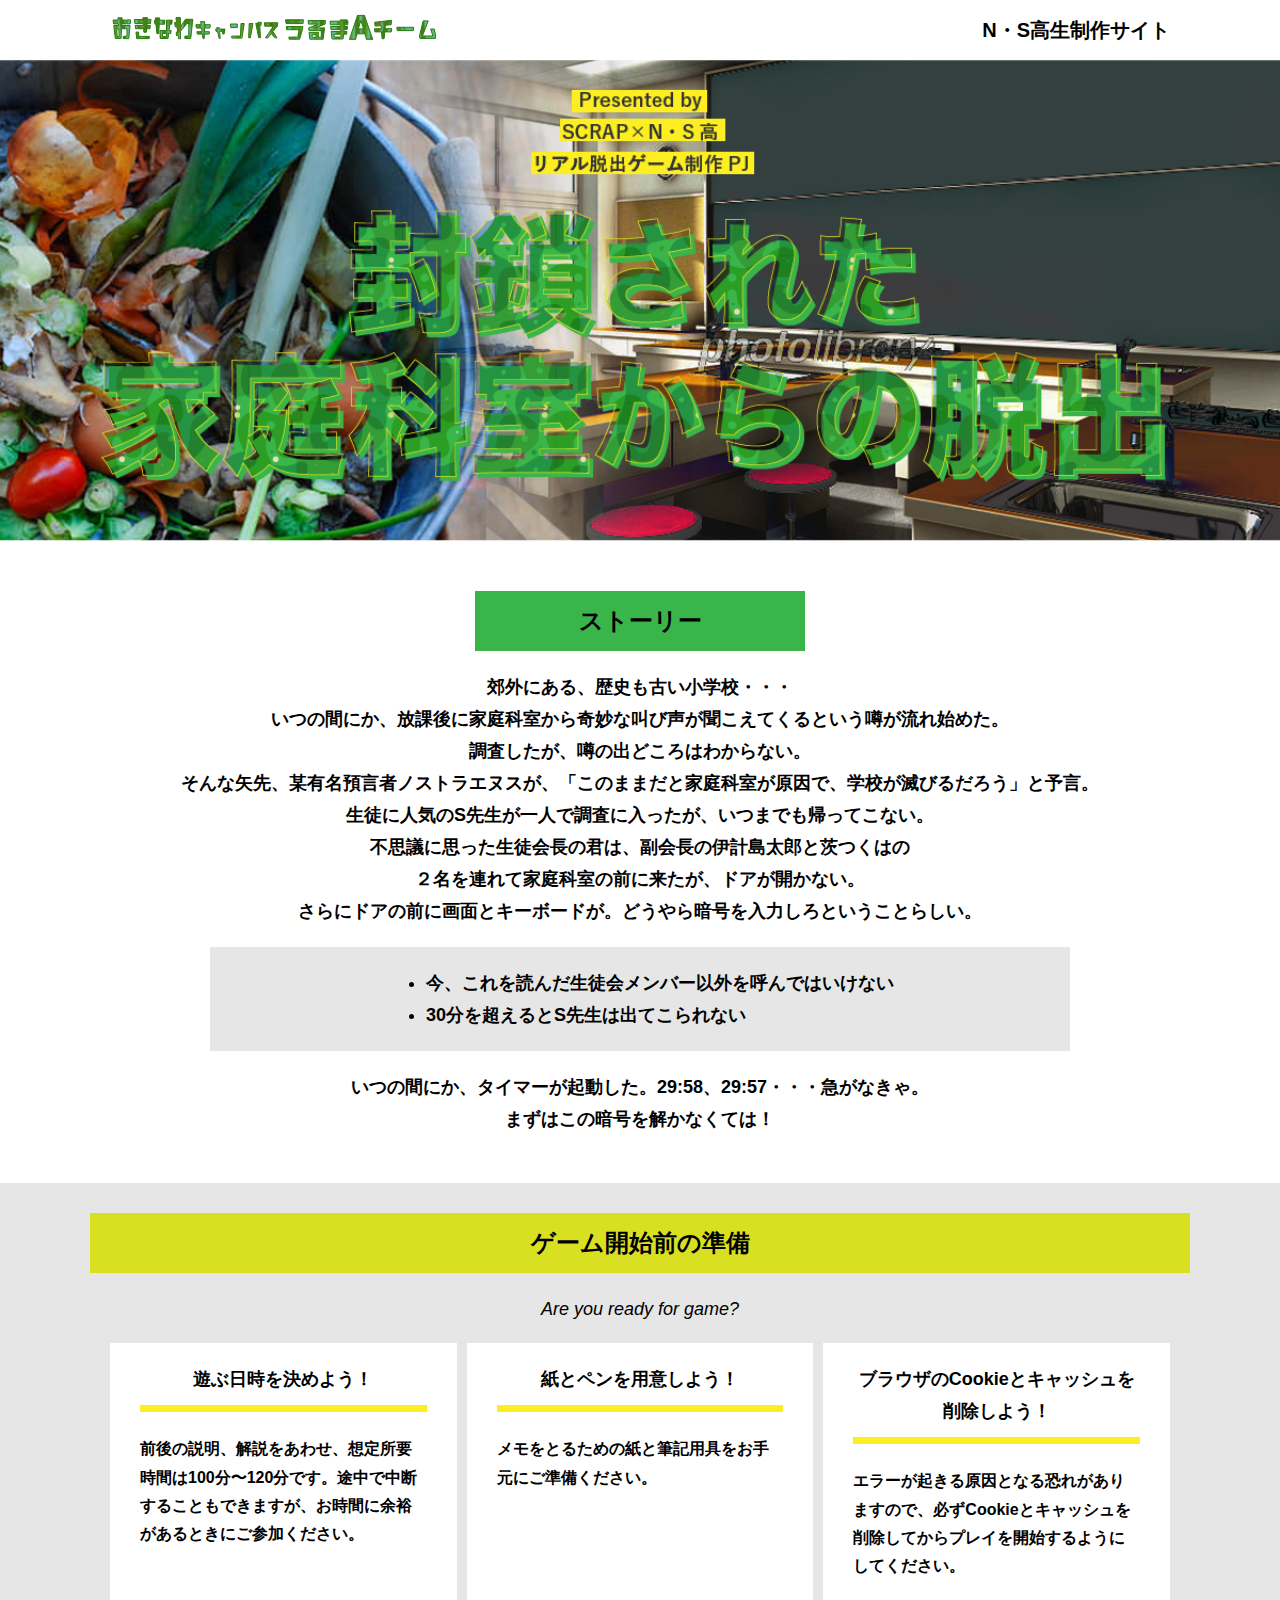
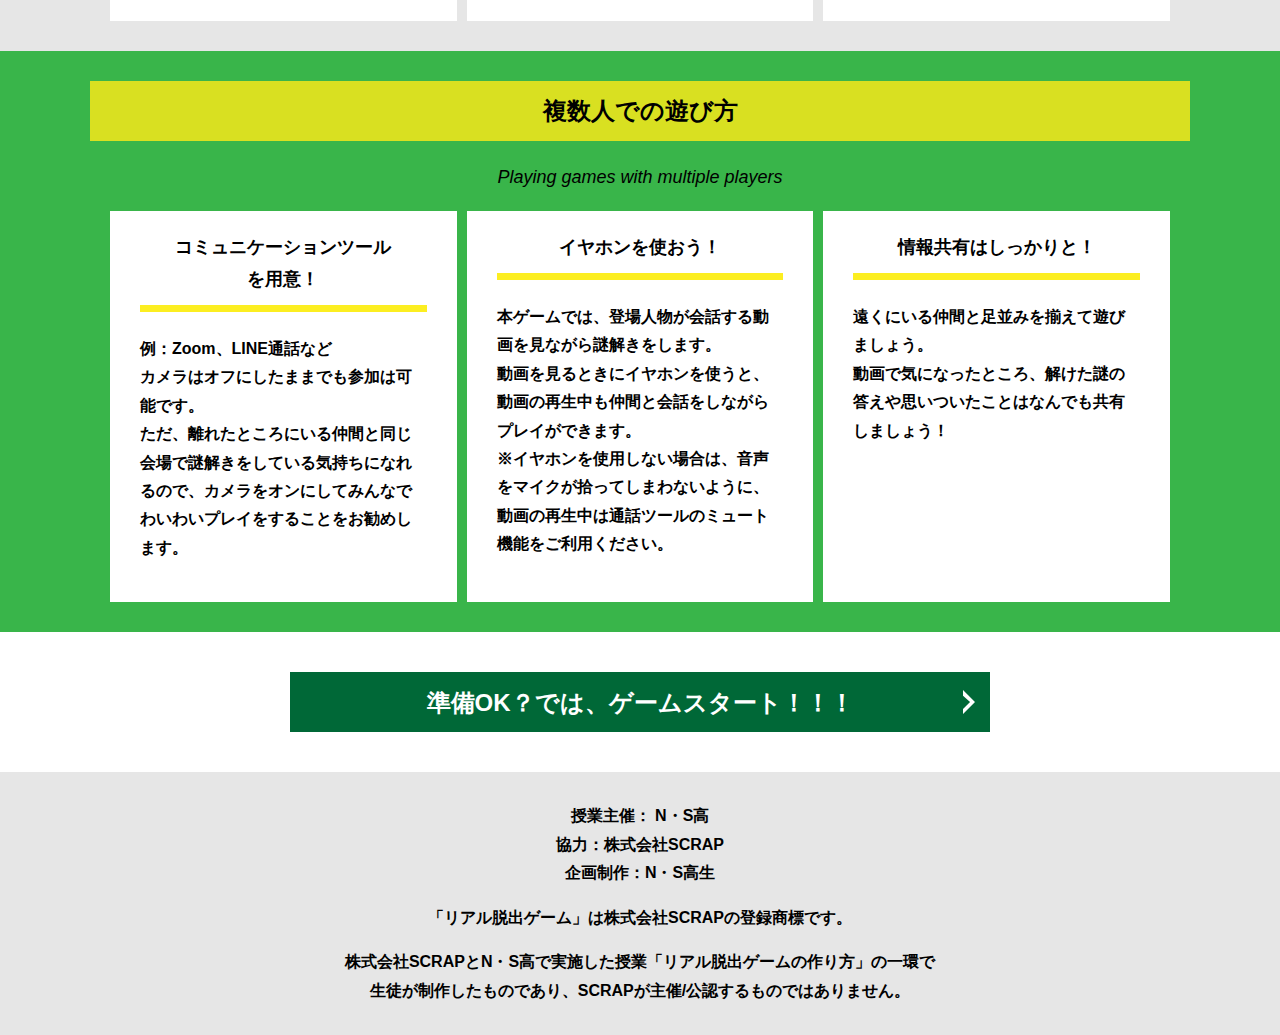
==== index.html @ c176fbb1 "Add files via upload" ====
<!DOCTYPE html>
<html lang="ja">
<head>
  <meta charset="UTF-8">
  <meta http-equiv="X-UA-Compatible" content="IE=edge">
  <meta name="viewport" content="width=device-width, initial-scale=1.0">
  <title>封鎖された家庭科室からの脱出 │ Project N</title>
  <link rel="stylesheet" href="assets/css/normalize.css">
  <link rel="stylesheet" href="assets/css/style.css">
</head>
<body>
  <svg width="0" height="0" class="hidden">
    <symbol xmlns="http://www.w3.org/2000/svg" viewBox="0 0 12.47 24.94" id="arrow" class="arrow_svg">
      <title>arrow</title>
      <polygon points="0 24.94 0 19.66 7.35 12.47 0 5.92 0 0 12.47 12.47 0 24.94"/>
    </symbol>
  </svg>
  <header class="header">
    <div class="container">
      <div class="header__logo"><img src="assets/images/logo.svg" alt="チームロゴ"></div>
      <div class="header__name">N・S高生制作サイト</div>
    </div>
  </header>
  <main class="main index-page">
    <!-- タイトルエリア　ここから -->
    <h1 class="main-title"><img src="assets/images/top-image.png" alt="Presented by SCRAP×N・S高リアル脱出ゲーム制作PJ 封鎖された家庭科室からの脱出"></h1>
    <!-- タイトルエリア　ここまで -->
    <section class="section section--story">
      <div class="container">
        <h2 class="section-title section-title--keycolor section-title--story">ストーリー</h2>
        <div class="story">
          <p class="text-center">郊外にある、歴史も古い小学校・・・<br>
            いつの間にか、放課後に家庭科室から奇妙な叫び声が聞こえてくるという噂が流れ始めた。<br>
            調査したが、噂の出どころはわからない。<br>
            そんな矢先、某有名預言者ノストラエヌスが、「このままだと家庭科室が原因で、学校が滅びるだろう」と予言。<br>
            生徒に人気のS先生が一人で調査に入ったが、いつまでも帰ってこない。<br>
            不思議に思った生徒会長の君は、副会長の伊計島太郎と茨つくはの<br>
            ２名を連れて家庭科室の前に来たが、ドアが開かない。<br>
            さらにドアの前に画面とキーボードが。どうやら暗号を入力しろということらしい。</p>
          <div class="story__note__outer bg-color--gray">
            <ul class="story__note">
              <li>今、これを読んだ生徒会メンバー以外を呼んではいけない</li>
              <li>30分を超えるとS先生は出てこられない</li>
            </ul>
          </div>
          <p class="text-center">いつの間にか、タイマーが起動した。29:58、29:57・・・急がなきゃ。<br>
            まずはこの暗号を解かなくては！</p>
        </div>
      </div>
    </section>
    <section class="section bg-color--gray">
      <div class="container">
        <h2 class="section-title">ゲーム開始前の準備</h2>
        <p class="font-eng text-center">Are you ready for game?</p>
        <!--
          class名"row"内のclass名"column"が横並びになります。
          改行する場合は以下のように追加してください。
          <div class="row">
            <div class="column">
              ～ 内容 ～
            </div>
          </div>
        -->
        <div class="row">
          <div class="column">
            <div class="card">
              <h3 class="card__title">遊ぶ日時を決めよう！</h3>
              <p class="card__content">前後の説明、解説をあわせ、想定所要時間は100分〜120分です。途中で中断することもできますが、お時間に余裕があるときにご参加ください。</p>
            </div>
          </div>
          <div class="column">
            <div class="card">
              <h3 class="card__title">紙とペンを用意しよう！</h3>
              <p class="card__content">メモをとるための紙と筆記用具をお手元にご準備ください。</p>
            </div>
          </div>
          <div class="column">
            <div class="card">
              <h3 class="card__title">ブラウザのCookieとキャッシュを<br>削除しよう！</h3>
              <p class="card__content">エラーが起きる原因となる恐れがありますので、必ずCookieとキャッシュを削除してからプレイを開始するようにしてください。</p>
            </div>
          </div>
        </div>
      </div>
    </section>
    <section class="section bg-color--keycolor">
      <div class="container">
        <h2 class="section-title">複数人での遊び方</h2>
        <p class="font-eng text-center">Playing games with multiple players</p>
        <div class="row">
          <div class="column">
            <div class="card">
              <h3 class="card__title">コミュニケーションツール<br>を用意！</h3>
              <p class="card__content">例：Zoom、LINE通話など<br>
                カメラはオフにしたままでも参加は可能です。<br>
                ただ、離れたところにいる仲間と同じ会場で謎解きをしている気持ちになれるので、カメラをオンにしてみんなでわいわいプレイをすることをお勧めします。</p>
            </div>
          </div>
          <div class="column">
            <div class="card">
              <h3 class="card__title">イヤホンを使おう！</h3>
              <p class="card__content">本ゲームでは、登場人物が会話する動画を見ながら謎解きをします。<br>
                動画を見るときにイヤホンを使うと、動画の再生中も仲間と会話をしながらプレイができます。<br>
                ※イヤホンを使用しない場合は、音声をマイクが拾ってしまわないように、動画の再生中は通話ツールのミュート機能をご利用ください。</p>
            </div>
          </div>
          <div class="column">
            <div class="card">
              <h3 class="card__title">情報共有はしっかりと！</h3>
              <p class="card__content">遠くにいる仲間と足並みを揃えて遊びましょう。<br>
                動画で気になったところ、解けた謎の答えや思いついたことはなんでも共有しましょう！</p>
            </div>
          </div>
        </div>
      </div>
    </section>
    <section class="section">
      <div class="container">
        <a class="btn" href="main.html">準備OK？では、ゲームスタート！！！<svg class="btn__arrow"><use xlink:href="#arrow"></use></svg></a>
      </div>
    </section>
  </main>
  <footer class="footer section bg-color--gray">
    <div class="container">
      <p class="text-center">授業主催： N・S高<br>協力：株式会社SCRAP<br>企画制作：N・S高生</p>
      <p class="text-center">「リアル脱出ゲーム」は株式会社SCRAPの登録商標です。</p>
      <p class="text-center">株式会社SCRAPとN・S高で実施した授業「リアル脱出ゲームの作り方」の一環で<br>生徒が制作したものであり、SCRAPが主催/公認するものではありません。</p>
    </div>
  </footer>
</body>
</html>
---- assets/css/style.css ----
@charset "UTF-8";
/****************************
 * 共通CSSのテンプレートです。
*****************************/
*,
*::before,
*::after {
  -webkit-box-sizing: border-box;
          box-sizing: border-box;
}

html {
  font-size: 18px;
  -webkit-box-sizing: border-box;
          box-sizing: border-box;
}

body {
  overflow-x: hidden;
  font-family: "游ゴシック体", "Yu Gothic", YuGothic, "ヒラギノ角ゴ Pro", "Hiragino Kaku Gothic Pro", "メイリオ", "Meiryo", sans-serif;
  font-size: 18px;
  line-height: 1.77778;
  font-weight: bold;
  text-decoration: none;
  border: none;
  list-style: none;
  color: #000;
  margin: 0;
}

img {
  width: 100%;
}

figure {
  margin: 0;
}

figcaption {
  margin-top: 30px;
  font-size: 14px;
}

@media screen and (max-width: 767px) {
  figcaption {
    font-size: 13px;
  }
}

input[type=text] {
  font-size: 18px;
  border: none;
  padding: 25px 35px;
  display: block;
  margin: 0 auto;
  max-width: 580px;
  width: 100%;
}

::-webkit-input-placeholder {
  color: #999;
}

:-ms-input-placeholder {
  color: #999;
}

::-ms-input-placeholder {
  color: #999;
}

::placeholder {
  color: #999;
}

button {
  cursor: pointer;
  display: block;
  border: none;
  margin: 0 auto;
  background-color: #006837;
  color: #fff;
  width: 287px;
  height: 55px;
}

/*******************
* Layout
*******************/
.section {
  padding-top: 30px;
  padding-bottom: 30px;
}

.section--clear {
  /* ステージクリア画面 */
  position: fixed;
  display: none;
  /* 読み込み時に一瞬表示されるのを防ぐ */
  -webkit-box-pack: center;
      -ms-flex-pack: center;
          justify-content: center;
  -webkit-box-align: center;
      -ms-flex-align: center;
          align-items: center;
  top: 0;
  bottom: 0;
  left: 0;
  right: 0;
  z-index: 200;
}

.section--clear.isClear {
  display: -webkit-box;
  display: -ms-flexbox;
  display: flex;
}

.container {
  width: 1100px;
  padding-left: 20px;
  padding-right: 20px;
  margin: 0 auto;
}

@media screen and (max-width: 1100px) {
  .container {
    width: calc(100% - 40px);
  }
}

.row {
  display: -webkit-box;
  display: -ms-flexbox;
  display: flex;
  -ms-flex-line-pack: stretch;
      align-content: stretch;
  gap: 10px;
}

.row + .row {
  margin-top: 20px;
}

.column {
  width: 100%;
}

.card {
  background-color: #fff;
  margin-bottom: 20px;
  height: 100%;
}

.card__title {
  font-size: 18px;
  text-align: center;
  margin: 0;
  padding: 20px 30px;
  position: relative;
  cursor: pointer;
}

.card__content {
  -webkit-transition: all 0.3s;
  transition: all 0.3s;
  font-size: 16px;
  padding: 20px 30px;
  margin: 0;
  position: relative;
}

.card__content::before {
  display: block;
  content: '';
  width: calc(100% - 60px);
  height: 7px;
  background-color: #fcee21;
  position: absolute;
  top: -10px;
  left: 30px;
}

.hint-page .card {
  height: auto;
}

.hint-page .card__content {
  display: none;
  text-align: center;
}

.hint-page .card__arrow {
  position: absolute;
  top: calc(50% - 12px);
  right: 45px;
  -webkit-transform: rotate(90deg);
          transform: rotate(90deg);
  -webkit-transition: all 0.3s;
  transition: all 0.3s;
  fill: #009245;
  width: 12px;
  height: 24px;
}

.hint-page .card.is-open .card__content {
  display: block;
}

.hint-page .card.is-open .card__arrow {
  -webkit-transform: rotate(-90deg);
          transform: rotate(-90deg);
}

.box {
  padding: 35px 30px;
}

.youtube {
  position: relative;
  width: 100%;
  padding-top: 56.25%;
}

.youtube iframe {
  position: absolute;
  top: 0;
  left: 0;
  width: 100%;
  height: 100%;
}

.youtube__container {
  max-width: 800px;
  margin: 0 auto;
}

/*********************
* Color
*********************/
.bg-color--keycolor {
  background-color: #39b54a;
}

.bg-color--subcolor {
  background-color: #d9e021;
}

.bg-color--gray {
  background-color: #e6e6e6;
}

/*********************
* title
**********************/
.main-title {
  margin: 0;
}

.sub-title {
  text-align: center;
  font-size: 18px;
  line-height: 1.66667;
}

.sub-title__bg {
  background-color: #fcee21;
  padding-left: 1rem;
  padding-right: 1rem;
}

.section-title {
  font-size: 24px;
  line-height: 1.75;
  text-align: center;
  padding: 9px 20px;
  background-color: #d9e021;
  margin: 0 -20px 20px -20px;
}

.section-title__stage {
  display: inline-block;
  margin-right: 2rem;
}

.section-title--keycolorlight {
  background-color: #8cc63f;
}

.section-title--keycolorlight .section-title__stage {
  color: #fff;
}

.section-title--keycolor {
  background-color: #39b54a;
}

.section-title--story {
  width: 330px;
  margin: 0 auto 20px;
}

.section-title--border {
  position: relative;
  font-size: 30px;
  text-align: center;
  line-height: 1.06667;
  margin: 0;
  padding-bottom: 15px;
  color: #006837;
}

.section-title--border::after {
  position: absolute;
  bottom: 0;
  left: calc(50% - 95px);
  display: block;
  content: '';
  background-color: #fff;
  height: 2.6px;
  width: 190px;
}

/******************
* text
******************/
.font-eng {
  font-style: italic;
  font-weight: normal;
}

/*************************
* Button
*************************/
.btn {
  display: block;
  text-decoration: none;
  cursor: pointer;
  background-color: #006837;
  color: #fff;
  font-size: 24px;
  line-height: 1.54167;
  text-align: center;
  padding: 11.5px;
  width: calc(100% - 40px);
  max-width: 700px;
  margin: 10px auto;
  position: relative;
}

.btn:hover {
  opacity: 0.7;
}

.btn__arrow {
  position: absolute;
  top: calc(50% - 12px);
  right: 15px;
  fill: #fff;
  width: 12px;
  height: 24px;
}

/****************
* header
*****************/
.header {
  background-color: #fff;
  height: 60px;
}

.header .container {
  display: -webkit-box;
  display: -ms-flexbox;
  display: flex;
  -webkit-box-pack: justify;
      -ms-flex-pack: justify;
          justify-content: space-between;
  -webkit-box-align: center;
      -ms-flex-align: center;
          align-items: center;
  height: 100%;
}

.header__logo {
  width: 330px;
  height: 42px;
}

.header__name {
  font-size: 20px;
  line-height: 1.1;
}

.footer {
  font-size: 16px;
}

.footer p:first-child {
  margin-top: 0;
}

.footer p:last-child {
  margin-bottom: 0;
}

/********************
* main
********************/
.story__note {
  margin: 0;
}

.story__note__outer {
  width: 860px;
  display: -webkit-box;
  display: -ms-flexbox;
  display: flex;
  padding: 20px;
  margin: 20px auto;
  -webkit-box-pack: center;
      -ms-flex-pack: center;
          justify-content: center;
}

@media screen and (max-width: 940px) {
  .story__note__outer {
    width: 100%;
  }
}

.stage-column__container + .stage-column__container {
  border-top: 2px solid #fff;
}

.answer {
  font-size: 18px;
  margin-bottom: 20px;
  line-height: 80px;
  word-spacing: 20px;
}

.err-message {
  color: #c1272d;
  font-size: 18px;
  text-align: center;
}

.link-hint {
  text-align: center;
  display: block;
  margin-top: 20px;
}

.clear-message {
  background-color: #d9e021;
  padding: 30px 30px 60px;
  position: relative;
}

.clear-message__title {
  position: relative;
  display: block;
  text-align: center;
  color: #006837;
  font-size: 30px;
  padding-bottom: 10px;
  margin-bottom: 35px;
}

.clear-message__title::after {
  content: '';
  position: absolute;
  display: block;
  width: 183px;
  height: 2px;
  background-color: #fff;
  bottom: 0;
  left: calc(50% - (183px/2));
}

.clear-message__content {
  text-align: center;
}

.clear-message__btn {
  position: absolute;
  bottom: -30px;
  left: calc(50% - 144px);
  width: 288px;
  margin: 0;
}

/********************
* Utility
********************/
.text-center {
  text-align: center;
}

.text-left {
  text-align: left;
}

.text-right {
  text-align: right;
}

.hidden {
  display: none;
}
/*# sourceMappingURL=style.css.map */
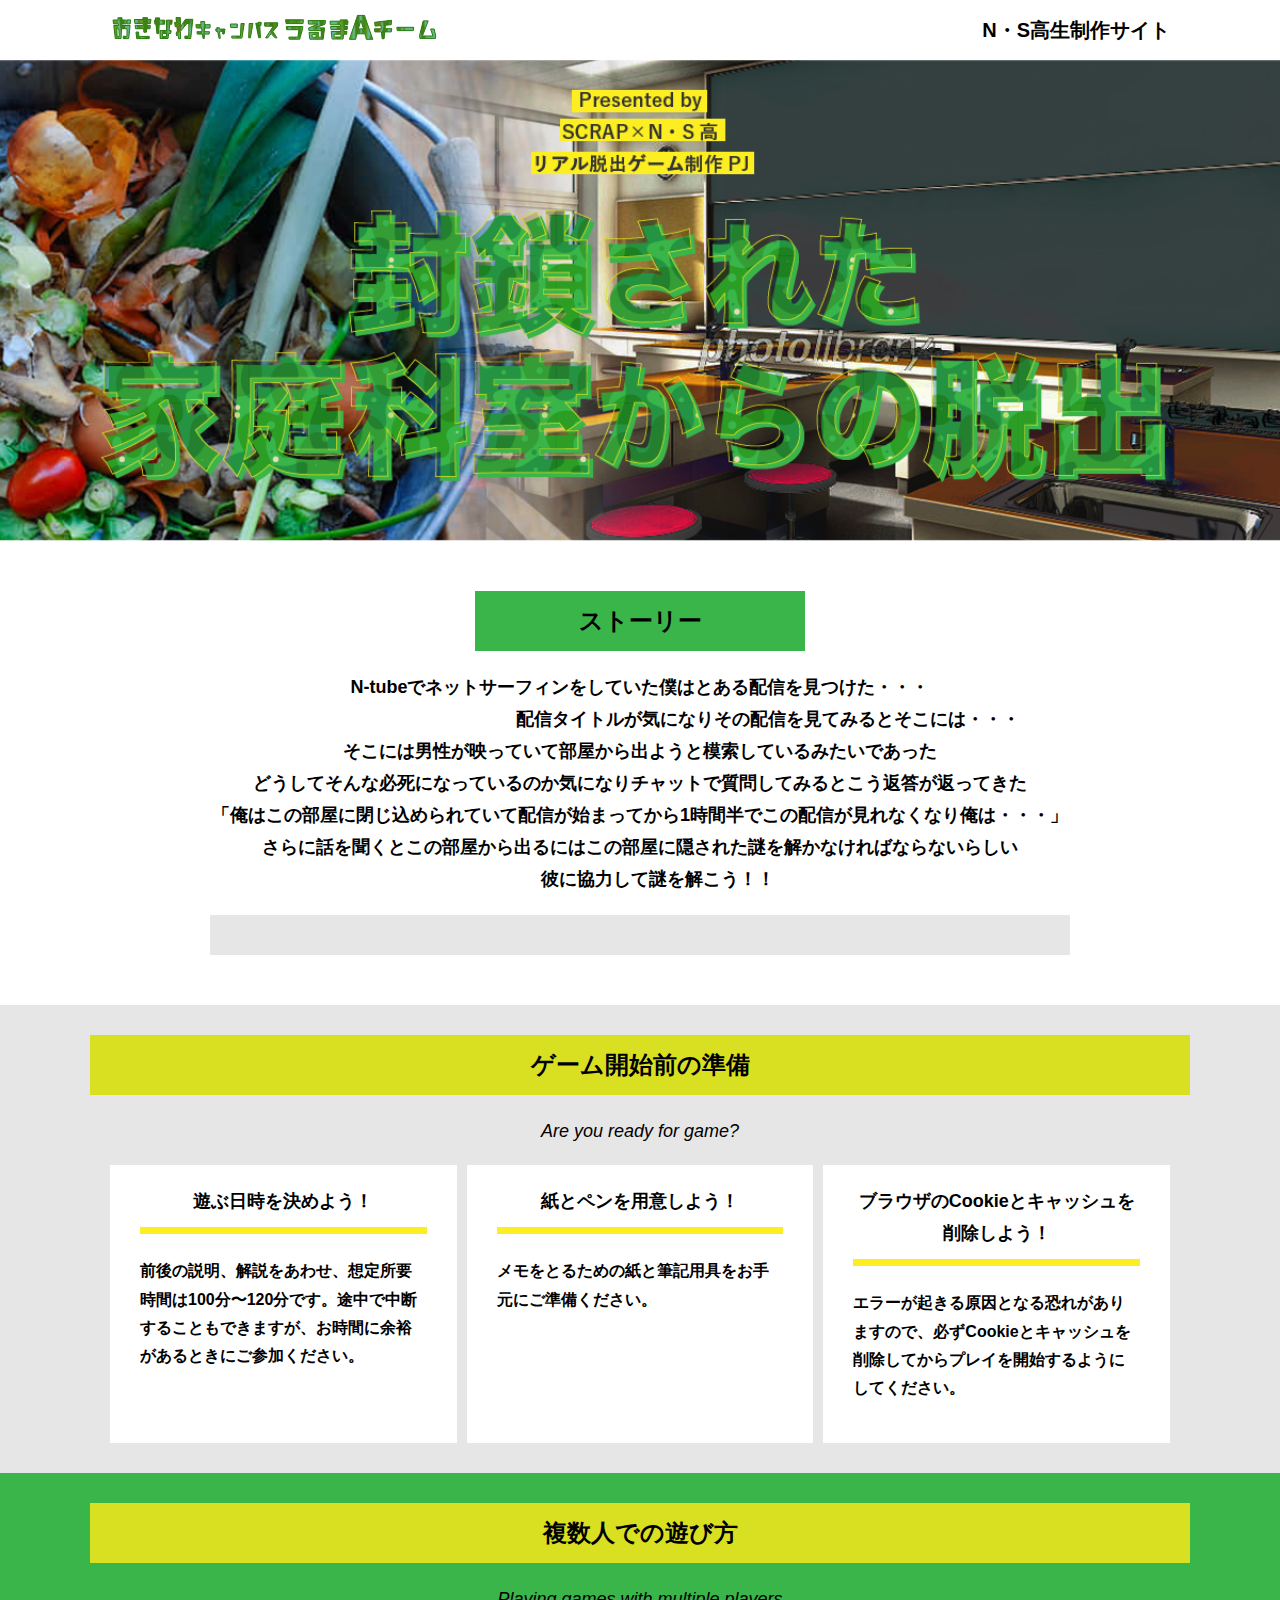
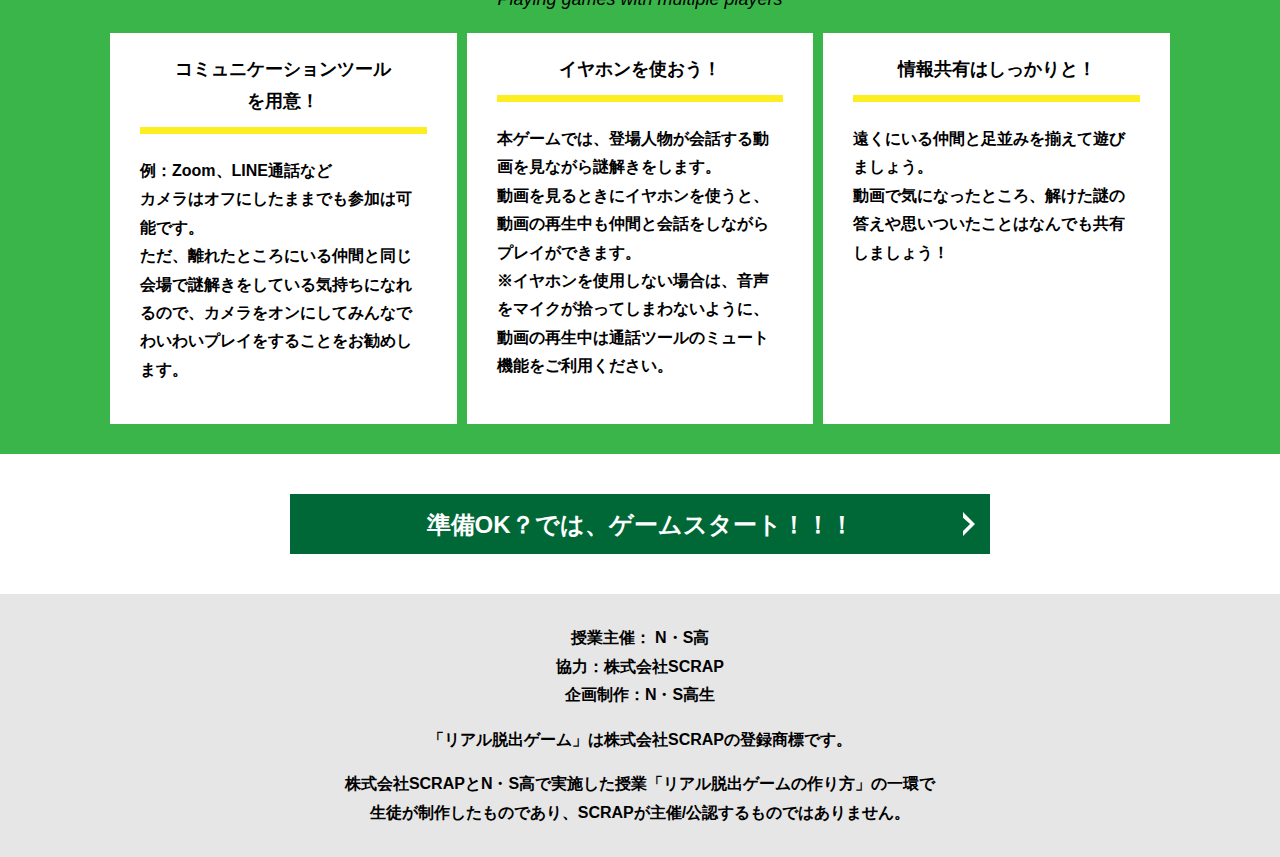
==== commit 2313cf5c: "Update index.html" ====
--- a/index.html
+++ b/index.html
@@ -4,7 +4,7 @@
   <meta charset="UTF-8">
   <meta http-equiv="X-UA-Compatible" content="IE=edge">
   <meta name="viewport" content="width=device-width, initial-scale=1.0">
-  <title>封鎖された家庭科室からの脱出 │ Project N</title>
+  <title> ある配信からの救出 │ Project N</title>
   <link rel="stylesheet" href="assets/css/normalize.css">
   <link rel="stylesheet" href="assets/css/style.css">
 </head>
@@ -29,22 +29,16 @@
       <div class="container">
         <h2 class="section-title section-title--keycolor section-title--story">ストーリー</h2>
         <div class="story">
-          <p class="text-center">郊外にある、歴史も古い小学校・・・<br>
-            いつの間にか、放課後に家庭科室から奇妙な叫び声が聞こえてくるという噂が流れ始めた。<br>
-            調査したが、噂の出どころはわからない。<br>
-            そんな矢先、某有名預言者ノストラエヌスが、「このままだと家庭科室が原因で、学校が滅びるだろう」と予言。<br>
-            生徒に人気のS先生が一人で調査に入ったが、いつまでも帰ってこない。<br>
-            不思議に思った生徒会長の君は、副会長の伊計島太郎と茨つくはの<br>
-            ２名を連れて家庭科室の前に来たが、ドアが開かない。<br>
-            さらにドアの前に画面とキーボードが。どうやら暗号を入力しろということらしい。</p>
+          <p class="text-center">N-tubeでネットサーフィンをしていた僕はとある配信を見つけた・・・<br>
+          　　　　　　　　　　　　　　 配信タイトルが気になりその配信を見てみるとそこには・・・ <br>
+            そこには男性が映っていて部屋から出ようと模索しているみたいであった<br>
+            どうしてそんな必死になっているのか気になりチャットで質問してみるとこう返答が返ってきた<br>
+           「俺はこの部屋に閉じ込められていて配信が始まってから1時間半でこの配信が見れなくなり俺は・・・」 <br>
+            さらに話を聞くとこの部屋から出るにはこの部屋に隠された謎を解かなければならないらしい<br>
+           　　彼に協力して謎を解こう！！ </p>
           <div class="story__note__outer bg-color--gray">
             <ul class="story__note">
-              <li>今、これを読んだ生徒会メンバー以外を呼んではいけない</li>
-              <li>30分を超えるとS先生は出てこられない</li>
-            </ul>
-          </div>
-          <p class="text-center">いつの間にか、タイマーが起動した。29:58、29:57・・・急がなきゃ。<br>
-            まずはこの暗号を解かなくては！</p>
+             
         </div>
       </div>
     </section>
@@ -128,4 +122,4 @@
     </div>
   </footer>
 </body>
-</html>+</html>
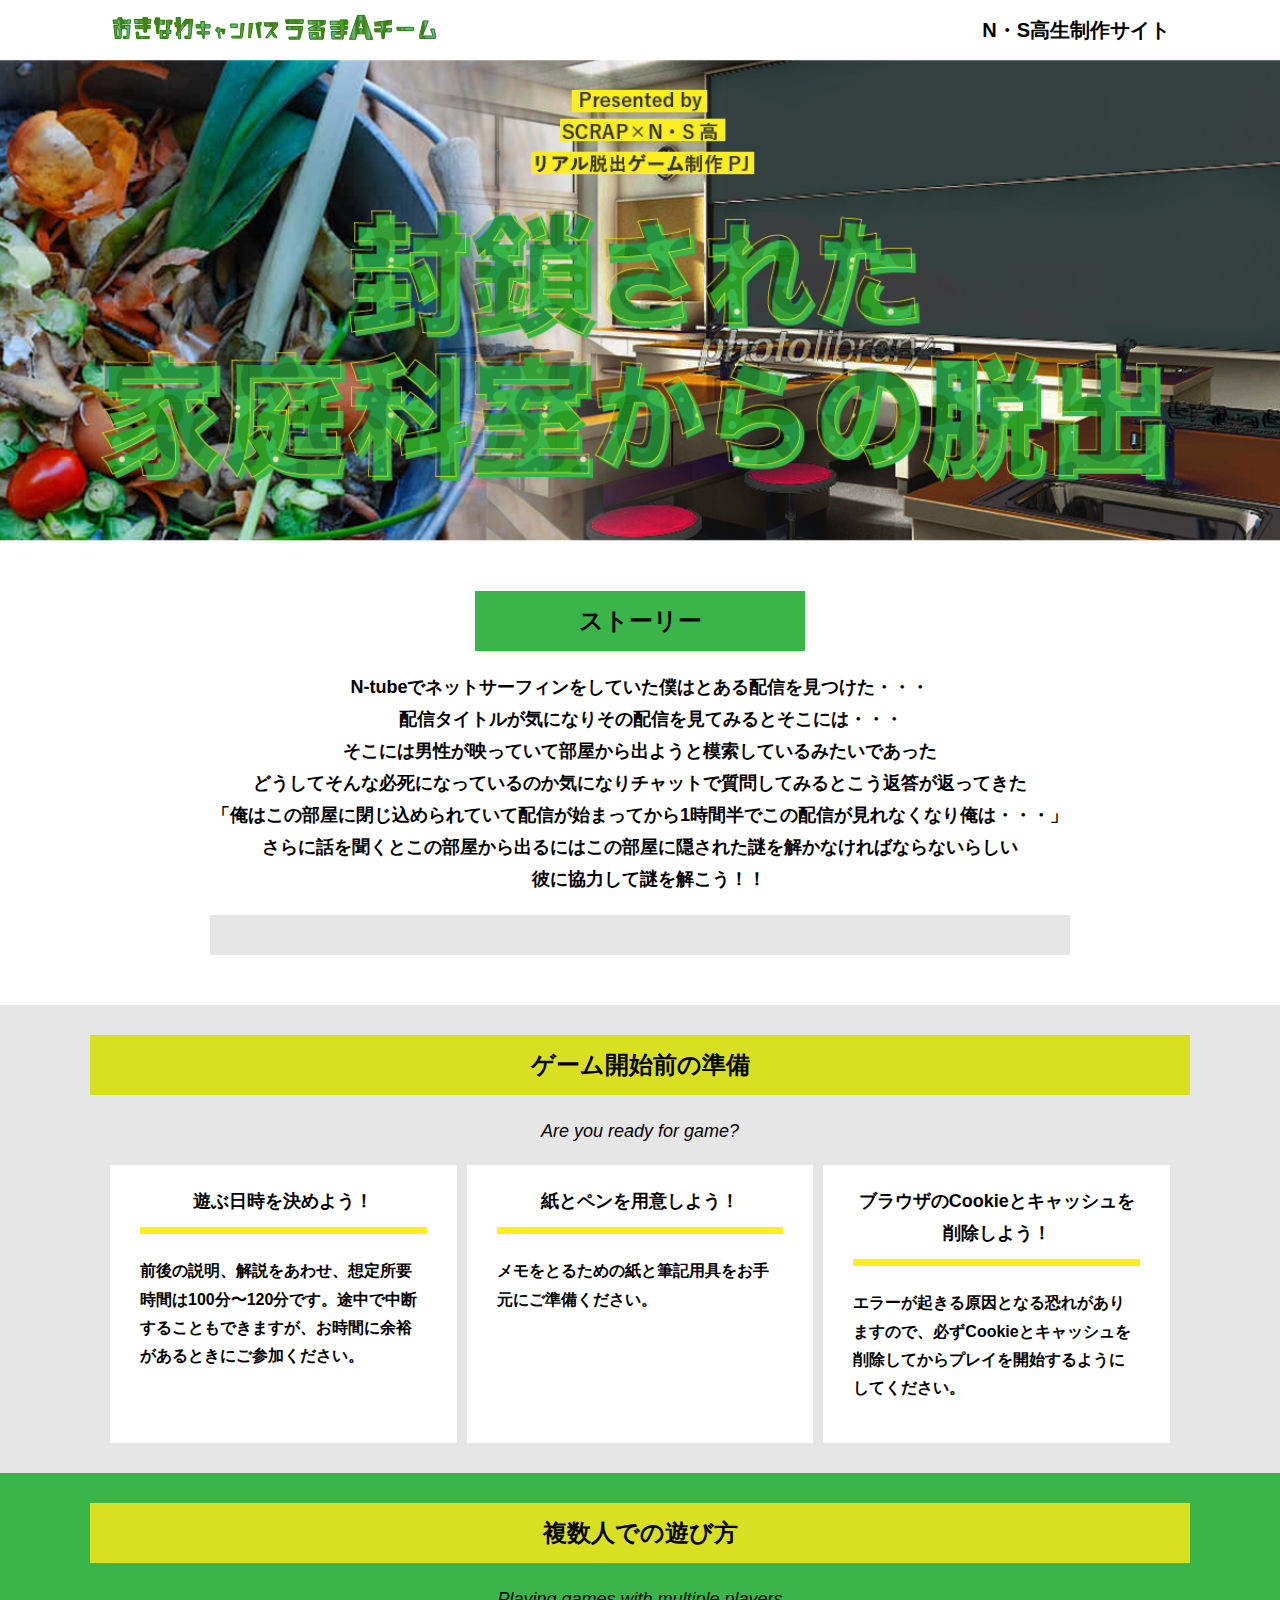
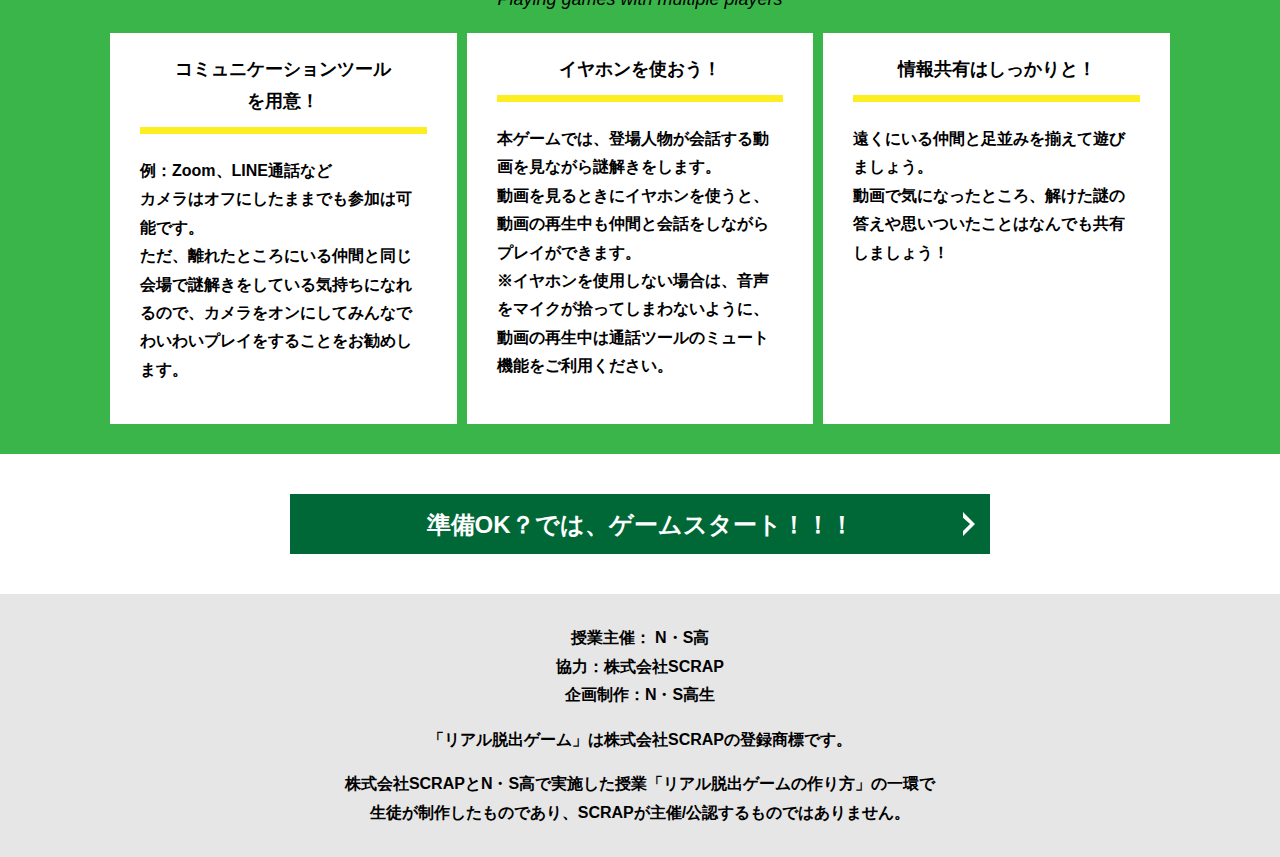
==== commit e6953d69: "Update index.html" ====
--- a/index.html
+++ b/index.html
@@ -30,12 +30,12 @@
         <h2 class="section-title section-title--keycolor section-title--story">ストーリー</h2>
         <div class="story">
           <p class="text-center">N-tubeでネットサーフィンをしていた僕はとある配信を見つけた・・・<br>
-          　　　　　　　　　　　　　　 配信タイトルが気になりその配信を見てみるとそこには・・・ <br>
+          　 配信タイトルが気になりその配信を見てみるとそこには・・・ <br>
             そこには男性が映っていて部屋から出ようと模索しているみたいであった<br>
             どうしてそんな必死になっているのか気になりチャットで質問してみるとこう返答が返ってきた<br>
            「俺はこの部屋に閉じ込められていて配信が始まってから1時間半でこの配信が見れなくなり俺は・・・」 <br>
             さらに話を聞くとこの部屋から出るにはこの部屋に隠された謎を解かなければならないらしい<br>
-           　　彼に協力して謎を解こう！！ </p>
+           　彼に協力して謎を解こう！！ </p>
           <div class="story__note__outer bg-color--gray">
             <ul class="story__note">
              
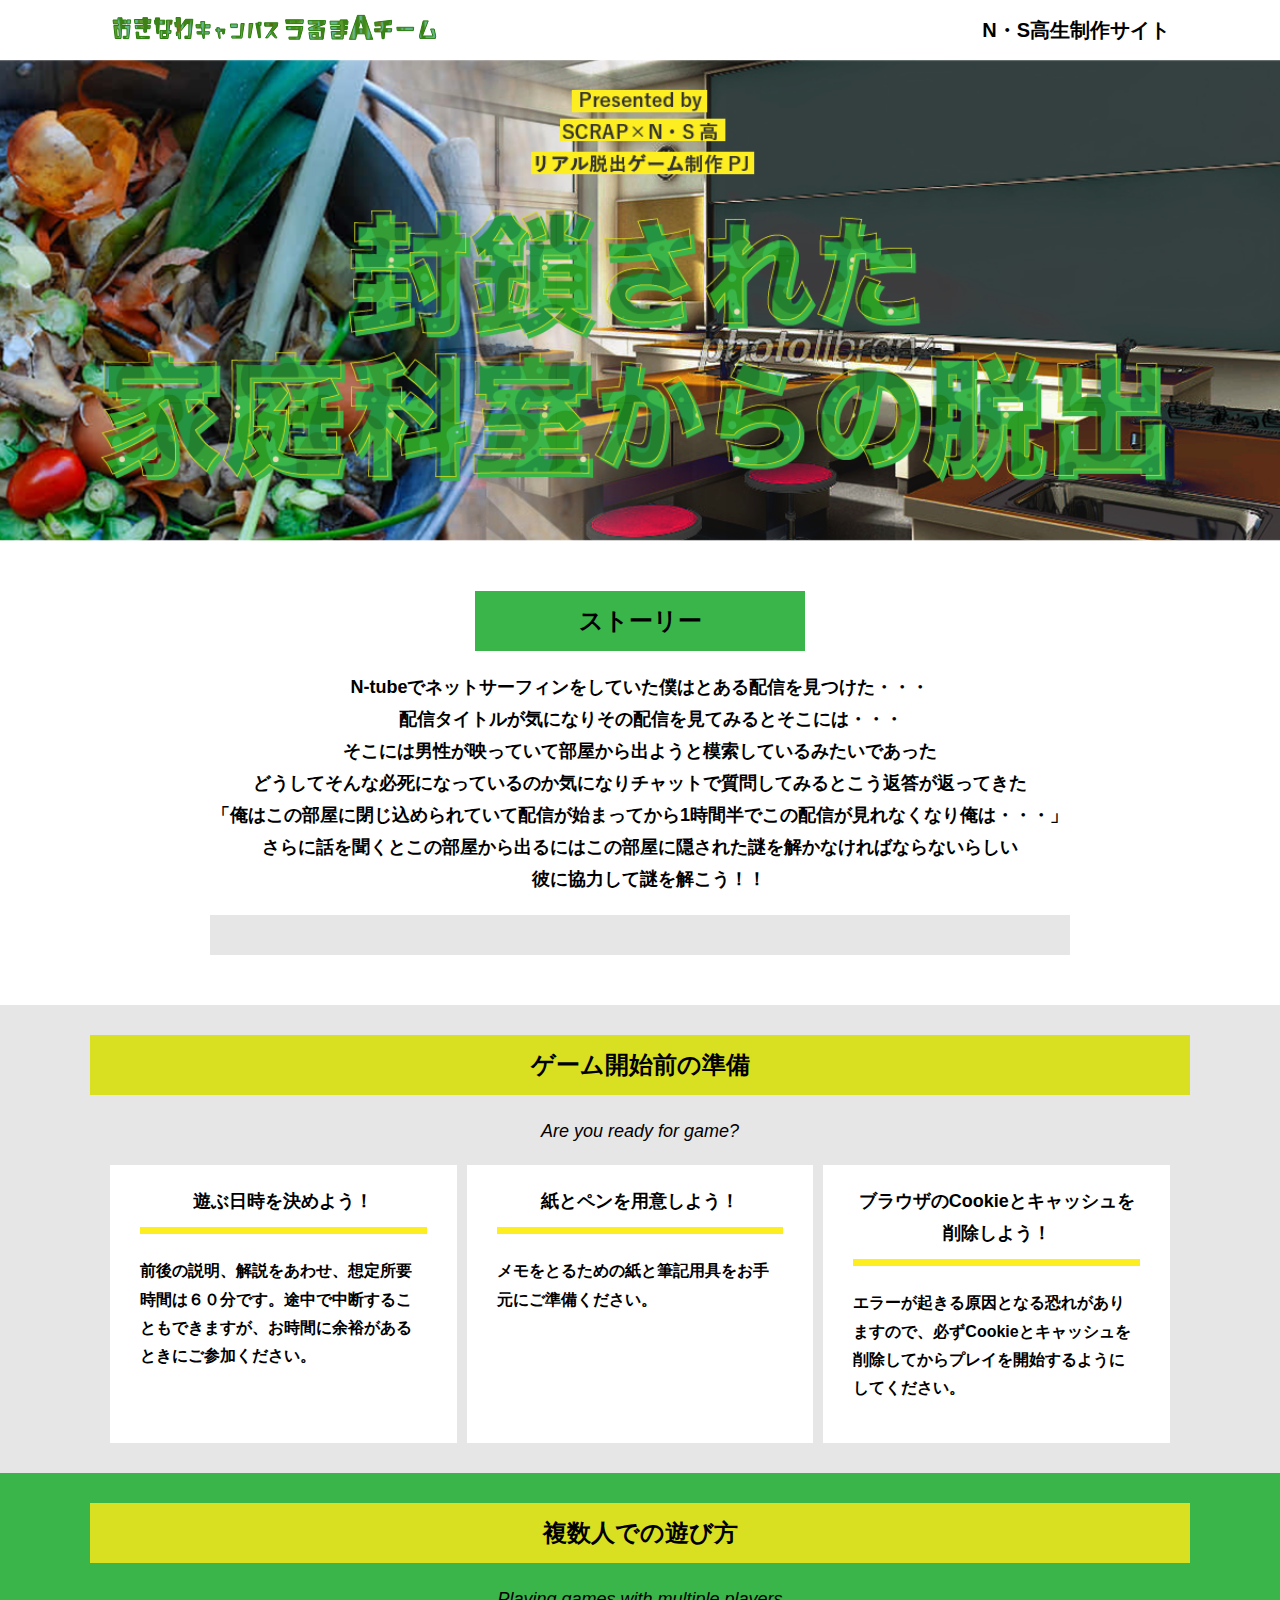
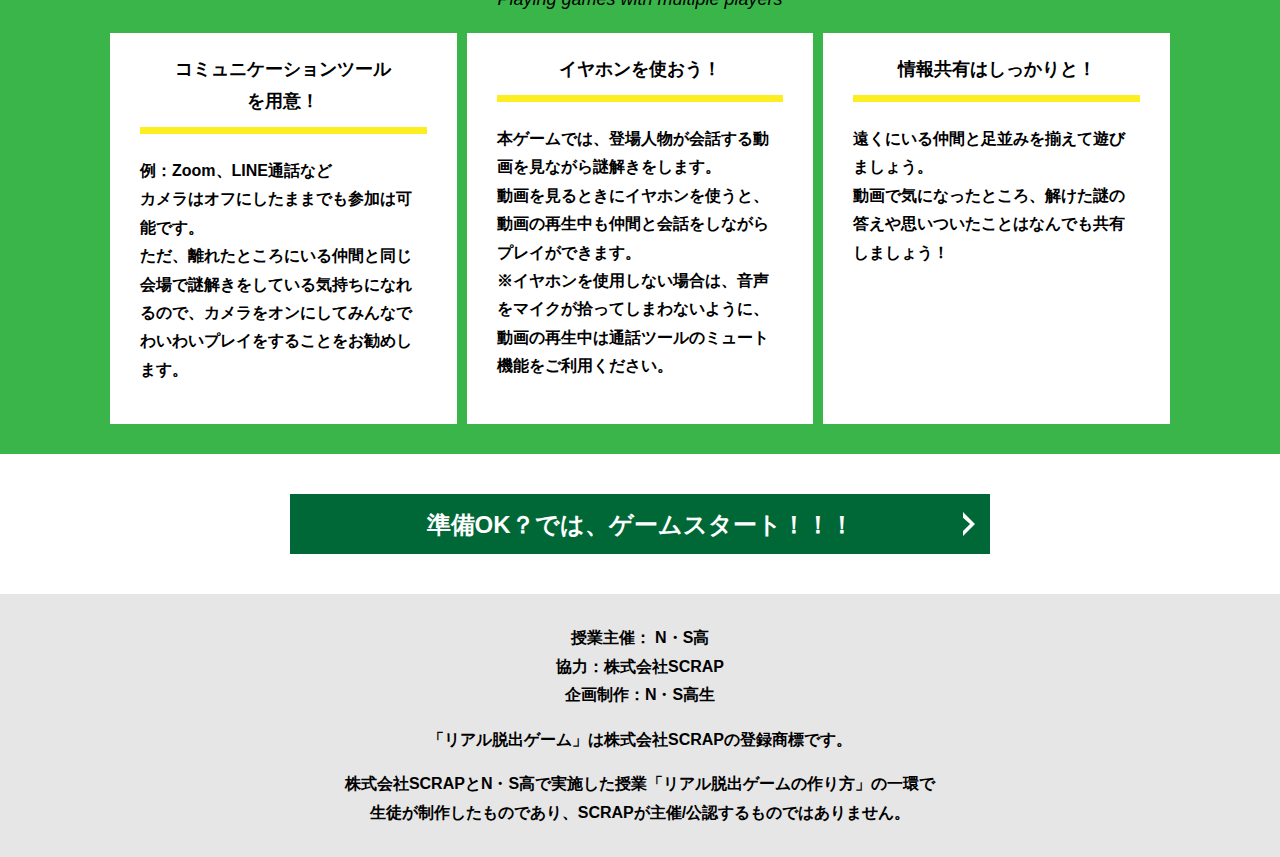
==== commit 6294a2b3: "Update index.html" ====
--- a/index.html
+++ b/index.html
@@ -59,7 +59,7 @@
           <div class="column">
             <div class="card">
               <h3 class="card__title">遊ぶ日時を決めよう！</h3>
-              <p class="card__content">前後の説明、解説をあわせ、想定所要時間は100分〜120分です。途中で中断することもできますが、お時間に余裕があるときにご参加ください。</p>
+              <p class="card__content">前後の説明、解説をあわせ、想定所要時間は６０分です。途中で中断することもできますが、お時間に余裕があるときにご参加ください。</p>
             </div>
           </div>
           <div class="column">
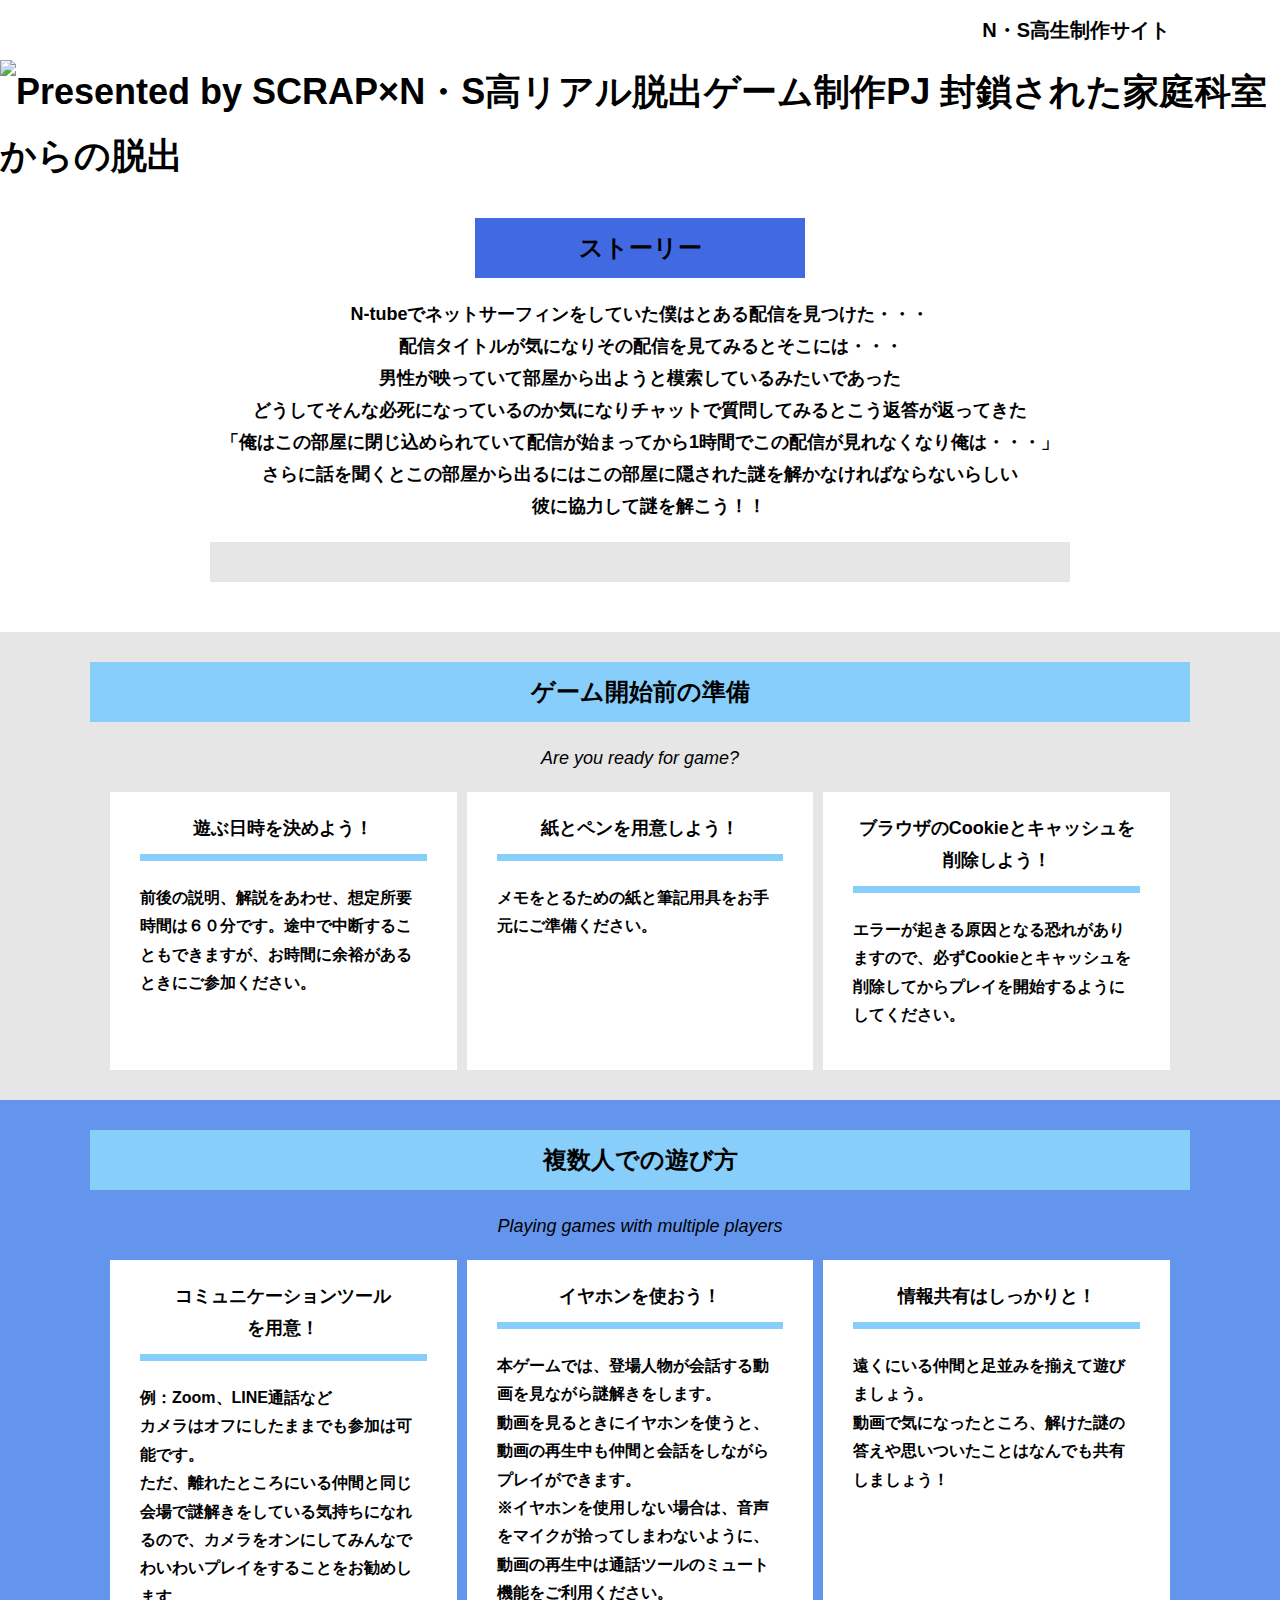
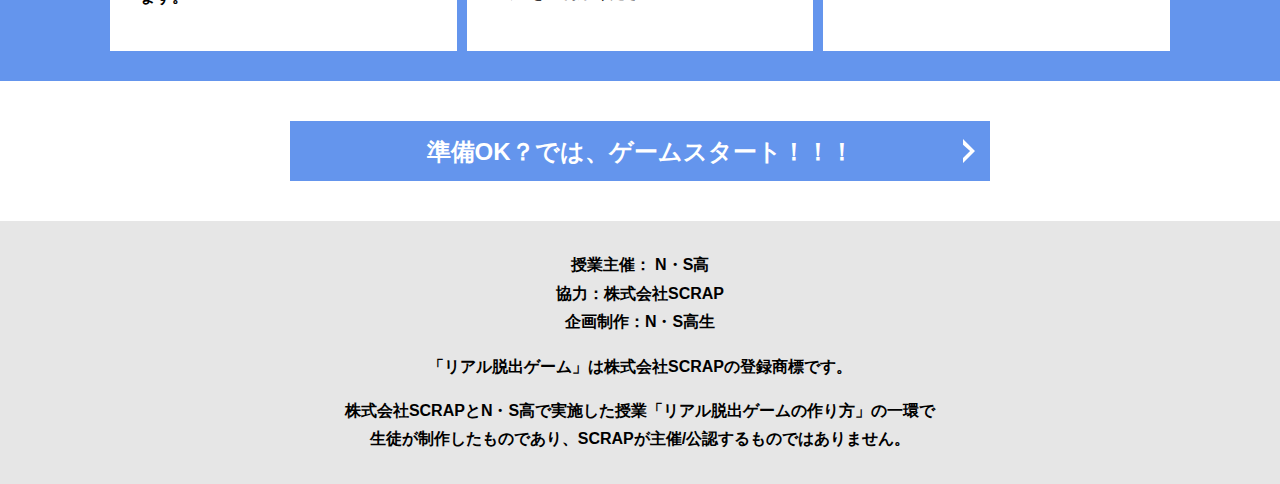
==== commit 590762d0: "Update index.html" ====
--- a/index.html
+++ b/index.html
@@ -17,13 +17,13 @@
   </svg>
   <header class="header">
     <div class="container">
-      <div class="header__logo"><img src="assets/images/logo.svg" alt="チームロゴ"></div>
+      <div class="header__logo"></div>
       <div class="header__name">N・S高生制作サイト</div>
     </div>
   </header>
   <main class="main index-page">
     <!-- タイトルエリア　ここから -->
-    <h1 class="main-title"><img src="assets/images/top-image.png" alt="Presented by SCRAP×N・S高リアル脱出ゲーム制作PJ 封鎖された家庭科室からの脱出"></h1>
+    <h1 class="main-title"><img src="assets/images/あああ.png" alt="Presented by SCRAP×N・S高リアル脱出ゲーム制作PJ 封鎖された家庭科室からの脱出"></h1>
     <!-- タイトルエリア　ここまで -->
     <section class="section section--story">
       <div class="container">
@@ -31,9 +31,9 @@
         <div class="story">
           <p class="text-center">N-tubeでネットサーフィンをしていた僕はとある配信を見つけた・・・<br>
           　 配信タイトルが気になりその配信を見てみるとそこには・・・ <br>
-            そこには男性が映っていて部屋から出ようと模索しているみたいであった<br>
+            男性が映っていて部屋から出ようと模索しているみたいであった<br>
             どうしてそんな必死になっているのか気になりチャットで質問してみるとこう返答が返ってきた<br>
-           「俺はこの部屋に閉じ込められていて配信が始まってから1時間半でこの配信が見れなくなり俺は・・・」 <br>
+           「俺はこの部屋に閉じ込められていて配信が始まってから1時間でこの配信が見れなくなり俺は・・・」 <br>
             さらに話を聞くとこの部屋から出るにはこの部屋に隠された謎を解かなければならないらしい<br>
            　彼に協力して謎を解こう！！ </p>
           <div class="story__note__outer bg-color--gray">
--- a/assets/css/style.css
+++ b/assets/css/style.css
@@ -78,7 +78,7 @@
   display: block;
   border: none;
   margin: 0 auto;
-  background-color: #006837;
+  background-color:#4169e1;
   color: #fff;
   width: 287px;
   height: 55px;
@@ -175,7 +175,7 @@
   content: '';
   width: calc(100% - 60px);
   height: 7px;
-  background-color: #fcee21;
+  background-color: #87cefa;
   position: absolute;
   top: -10px;
   left: 30px;
@@ -239,11 +239,11 @@
 * Color
 *********************/
 .bg-color--keycolor {
-  background-color: #39b54a;
+  background-color:#6495ed;
 }
 
 .bg-color--subcolor {
-  background-color: #d9e021;
+  background-color: #87cefa;
 }
 
 .bg-color--gray {
@@ -264,7 +264,7 @@
 }
 
 .sub-title__bg {
-  background-color: #fcee21;
+  background-color: #87cefa;
   padding-left: 1rem;
   padding-right: 1rem;
 }
@@ -274,7 +274,7 @@
   line-height: 1.75;
   text-align: center;
   padding: 9px 20px;
-  background-color: #d9e021;
+  background-color: #87cefa;
   margin: 0 -20px 20px -20px;
 }
 
@@ -284,7 +284,7 @@
 }
 
 .section-title--keycolorlight {
-  background-color: #8cc63f;
+  background-color:　#4169e1;
 }
 
 .section-title--keycolorlight .section-title__stage {
@@ -292,7 +292,7 @@
 }
 
 .section-title--keycolor {
-  background-color: #39b54a;
+  background-color: #4169e1;
 }
 
 .section-title--story {
@@ -307,7 +307,7 @@
   line-height: 1.06667;
   margin: 0;
   padding-bottom: 15px;
-  color: #006837;
+  color: #6495ed;
 }
 
 .section-title--border::after {
@@ -336,7 +336,7 @@
   display: block;
   text-decoration: none;
   cursor: pointer;
-  background-color: #006837;
+  background-color: #6495ed;
   color: #fff;
   font-size: 24px;
   line-height: 1.54167;
@@ -453,7 +453,7 @@
 }
 
 .clear-message {
-  background-color: #d9e021;
+  background-color: #87cefa;
   padding: 30px 30px 60px;
   position: relative;
 }
@@ -509,4 +509,4 @@
 .hidden {
   display: none;
 }
-/*# sourceMappingURL=style.css.map */+/*# sourceMappingURL=style.css.map */
